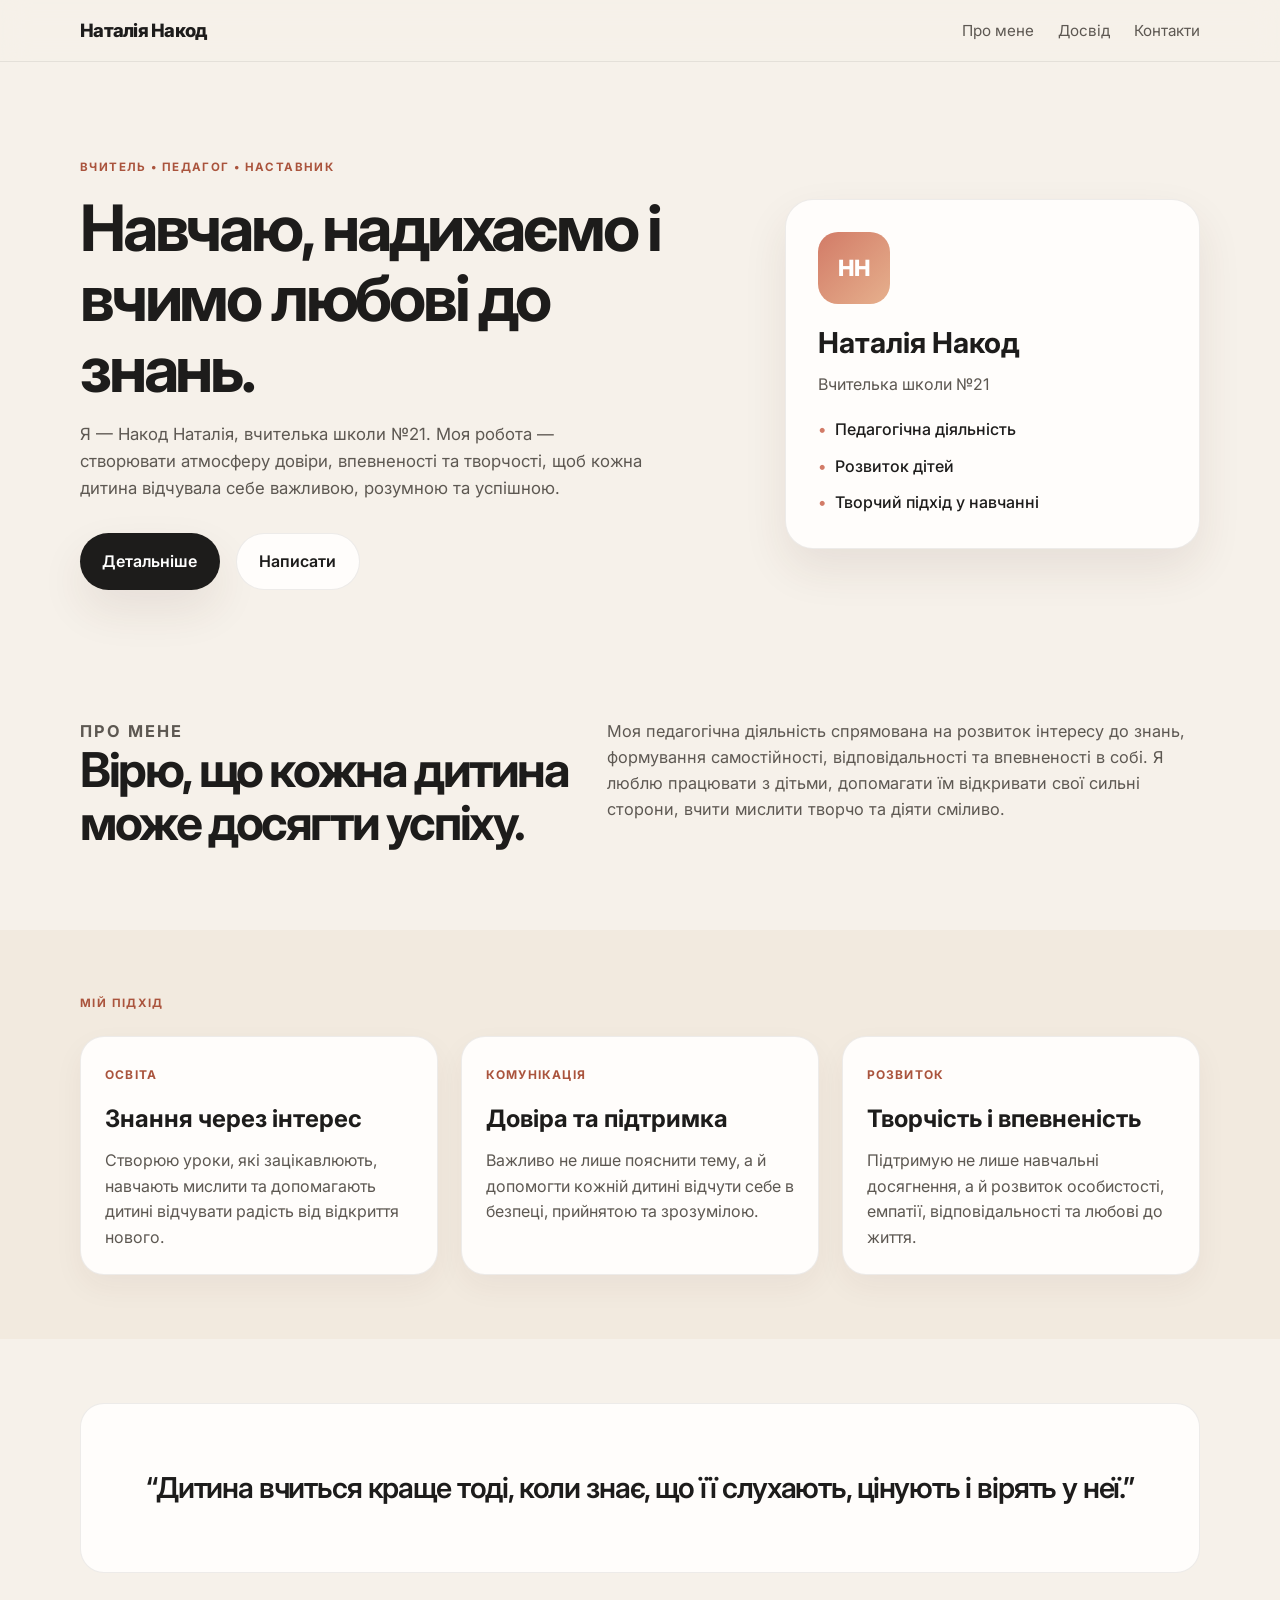
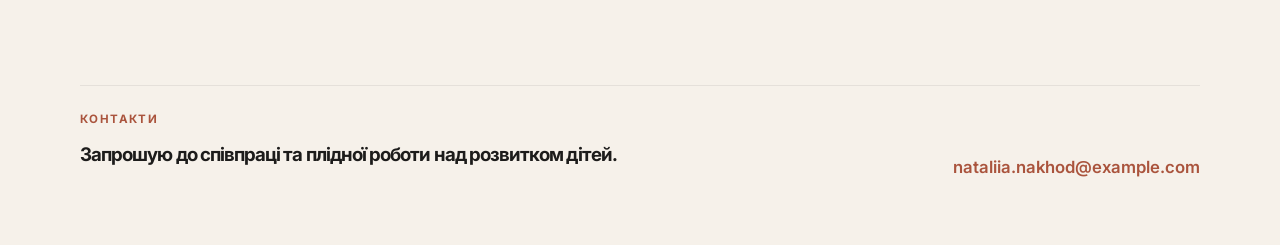
==== index.html @ 7fbe7ee8 "Додала сторінку про себе" ====
<!DOCTYPE html>
<html lang="uk">
  <head>
    <meta charset="UTF-8" />
    <meta name="viewport" content="width=device-width, initial-scale=1.0" />
    <title>Накод Наталія | Вчитель школи №21</title>
    <meta
      name="description"
      content="Особиста сторінка Накод Наталії — вчителя школи №21."
    />
    <link rel="preconnect" href="https://fonts.googleapis.com" />
    <link rel="preconnect" href="https://fonts.gstatic.com" crossorigin />
    <link
      href="https://fonts.googleapis.com/css2?family=Inter:wght@400;500;600;700;800&display=swap"
      rel="stylesheet"
    />
    <link rel="stylesheet" href="styles.css" />
  </head>
  <body>
    <header class="site-header">
      <div class="container nav">
        <div class="brand">Наталія Накод</div>
        <nav class="nav-links" aria-label="Головна навігація">
          <a href="#about">Про мене</a>
          <a href="#experience">Досвід</a>
          <a href="#contact">Контакти</a>
        </nav>
      </div>
    </header>

    <main>
      <section class="hero">
        <div class="container hero-inner">
          <div class="hero-copy">
            <p class="eyebrow">Вчитель • Педагог • Наставник</p>
            <h1>Навчаю, надихаємо і вчимо любові до знань.</h1>
            <p class="intro">
              Я — Накод Наталія, вчителька школи №21. Моя робота — створювати
              атмосферу довіри, впевненості та творчості, щоб кожна дитина
              відчувала себе важливою, розумною та успішною.
            </p>
            <div class="cta-group">
              <a class="button primary" href="#experience">Детальніше</a>
              <a class="button secondary" href="#contact">Написати</a>
            </div>
          </div>

          <div class="hero-card" aria-label="Профіль вчителя">
            <div class="profile-badge">НН</div>
            <h2>Наталія Накод</h2>
            <p>Вчителька школи №21</p>
            <ul>
              <li>Педагогічна діяльність</li>
              <li>Розвиток дітей</li>
              <li>Творчий підхід у навчанні</li>
            </ul>
          </div>
        </div>
      </section>

      <section id="about" class="section">
        <div class="container two-col">
          <div>
            <p class="section-tag">Про мене</p>
            <h2>Вірю, що кожна дитина може досягти успіху.</h2>
          </div>
          <div>
            <p>
              Моя педагогічна діяльність спрямована на розвиток інтересу до знань,
              формування самостійності, відповідальності та впевненості в собі.
              Я люблю працювати з дітьми, допомагати їм відкривати свої сильні
              сторони, вчити мислити творчо та діяти сміливо.
            </p>
          </div>
        </div>
      </section>

      <section id="experience" class="section alt">
        <div class="container">
          <p class="section-tag">Мій підхід</p>
          <div class="card-grid">
            <article class="project-card">
              <span class="project-type">Освіта</span>
              <h3>Знання через інтерес</h3>
              <p>
                Створюю уроки, які зацікавлюють, навчають мислити та допомагають
                дитині відчувати радість від відкриття нового.
              </p>
            </article>

            <article class="project-card">
              <span class="project-type">Комунікація</span>
              <h3>Довіра та підтримка</h3>
              <p>
                Важливо не лише пояснити тему, а й допомогти кожній дитині
                відчути себе в безпеці, прийнятою та зрозумілою.
              </p>
            </article>

            <article class="project-card">
              <span class="project-type">Розвиток</span>
              <h3>Творчість і впевненість</h3>
              <p>
                Підтримую не лише навчальні досягнення, а й розвиток особистості,
                емпатії, відповідальності та любові до життя.
              </p>
            </article>
          </div>
        </div>
      </section>

      <section class="section">
        <div class="container quote-box">
          <p>
            “Дитина вчиться краще тоді, коли знає, що її слухають, цінують
            і вірять у неї.”
          </p>
        </div>
      </section>
    </main>

    <footer id="contact" class="site-footer">
      <div class="container footer-inner">
        <div>
          <p class="section-tag">Контакти</p>
          <h3>Запрошую до співпраці та плідної роботи над розвитком дітей.</h3>
        </div>
        <a href="mailto:nataliia.nakhod@example.com">nataliia.nakhod@example.com</a>
      </div>
    </footer>
  </body>
</html>
---- styles.css ----
:root {
  --bg: #f6f1ea;
  --panel: #fffdfb;
  --panel-soft: #f2eadf;
  --ink: #1d1c1b;
  --muted: #5d5852;
  --accent: #d27b67;
  --accent-dark: #aa543d;
  --line: rgba(29, 28, 27, 0.08);
  --shadow: 0 20px 45px rgba(75, 42, 31, 0.09);
}

* {
  box-sizing: border-box;
}

html {
  scroll-behavior: smooth;
}

body {
  margin: 0;
  font-family: "Inter", sans-serif;
  background: var(--bg);
  color: var(--ink);
  line-height: 1.6;
}

a {
  color: inherit;
  text-decoration: none;
}

.container {
  width: min(1120px, calc(100% - 2rem));
  margin: 0 auto;
}

.site-header {
  position: sticky;
  top: 0;
  z-index: 10;
  backdrop-filter: blur(14px);
  background: rgba(246, 241, 234, 0.82);
  border-bottom: 1px solid var(--line);
}

.nav {
  display: flex;
  align-items: center;
  justify-content: space-between;
  padding: 1rem 0;
}

.brand {
  font-weight: 800;
  letter-spacing: -0.04em;
  font-size: 1.15rem;
}

.nav-links {
  display: flex;
  gap: 1.5rem;
  color: var(--muted);
  font-size: 0.95rem;
}

.hero {
  padding: 6rem 0 4rem;
}

.hero-inner {
  display: grid;
  grid-template-columns: 1.6fr 1fr;
  align-items: center;
  gap: 2.5rem;
}

.eyebrow,
.section-tag {
  text-transform: uppercase;
  letter-spacing: 0.12em;
  font-size: 0.72rem;
  color: var(--accent-dark);
  font-weight: 700;
  margin: 0 0 1rem;
}

.hero-copy h1,
.two-col h2,
.site-footer h3 {
  line-height: 1.1;
  letter-spacing: -0.05em;
  margin: 0 0 1rem;
}

.hero-copy h1 {
  font-size: clamp(2.7rem, 5vw, 5rem);
  max-width: 640px;
}

.intro {
  max-width: 570px;
  font-size: 1.05rem;
  color: var(--muted);
  margin-bottom: 2rem;
}

.cta-group {
  display: flex;
  flex-wrap: wrap;
  gap: 1rem;
}

.button {
  display: inline-flex;
  align-items: center;
  justify-content: center;
  padding: 0.9rem 1.4rem;
  border-radius: 999px;
  font-weight: 600;
  transition: transform 0.2s ease, box-shadow 0.2s ease;
}

.button:hover {
  transform: translateY(-1px);
}

.button.primary {
  background: var(--ink);
  color: #fff;
  box-shadow: var(--shadow);
}

.button.secondary {
  background: var(--panel);
  border: 1px solid var(--line);
}

.hero-card {
  background: var(--panel);
  border: 1px solid var(--line);
  border-radius: 28px;
  padding: 2rem;
  box-shadow: var(--shadow);
}

.profile-badge {
  width: 72px;
  height: 72px;
  display: grid;
  place-items: center;
  border-radius: 20px;
  background: linear-gradient(135deg, var(--accent), #e6b08d);
  color: white;
  font-weight: 800;
  font-size: 1.4rem;
  margin-bottom: 1rem;
}

.hero-card h2 {
  margin: 0 0 0.35rem;
  font-size: 1.8rem;
}

.hero-card p {
  color: var(--muted);
  margin: 0 0 1.2rem;
}

.hero-card ul {
  list-style: none;
  padding: 0;
  margin: 0;
  display: grid;
  gap: 0.7rem;
  color: var(--ink);
  font-weight: 500;
}

.hero-card li::before {
  content: "•";
  color: var(--accent);
  margin-right: 0.6rem;
}

.section {
  padding: 4rem 0;
}

.alt {
  background: var(--panel-soft);
}

.two-col {
  display: grid;
  grid-template-columns: 1fr 1.2fr;
  gap: 2rem;
}

.two-col h2 {
  font-size: clamp(2rem, 4vw, 3rem);
}

.two-col p {
  margin: 0;
  color: var(--muted);
  font-size: 1.02rem;
}

.card-grid {
  display: grid;
  grid-template-columns: repeat(3, minmax(0, 1fr));
  gap: 1.4rem;
  margin-top: 1.5rem;
}

.project-card {
  background: var(--panel);
  border: 1px solid var(--line);
  border-radius: 24px;
  padding: 1.5rem;
  box-shadow: 0 12px 30px rgba(71, 42, 31, 0.05);
}

.project-type {
  display: inline-block;
  margin-bottom: 1rem;
  color: var(--accent-dark);
  font-size: 0.75rem;
  text-transform: uppercase;
  letter-spacing: 0.1em;
  font-weight: 700;
}

.project-card h3 {
  margin: 0 0 0.6rem;
  font-size: 1.5rem;
}

.project-card p {
  margin: 0;
  color: var(--muted);
}

.quote-box {
  background: var(--panel);
  border: 1px solid var(--line);
  border-radius: 24px;
  padding: 2rem;
  text-align: center;
  font-size: clamp(1.2rem, 2.3vw, 1.8rem);
  letter-spacing: -0.04em;
  font-weight: 600;
}

.site-footer {
  padding: 3rem 0 4rem;
}

.footer-inner {
  display: flex;
  justify-content: space-between;
  align-items: end;
  gap: 1rem;
  border-top: 1px solid var(--line);
  padding-top: 1.5rem;
}

.footer-inner a {
  font-size: 1.05rem;
  font-weight: 600;
  color: var(--accent-dark);
}

@media (max-width: 800px) {
  .hero-inner,
  .two-col,
  .card-grid,
  .footer-inner {
    display: grid;
    grid-template-columns: 1fr;
  }

  .hero {
    padding-top: 4rem;
  }

  .nav {
    flex-direction: column;
    gap: 0.8rem;
  }

  .nav-links {
    gap: 1rem;
  }

  .hero-copy h1 {
    max-width: 100%;
  }
}
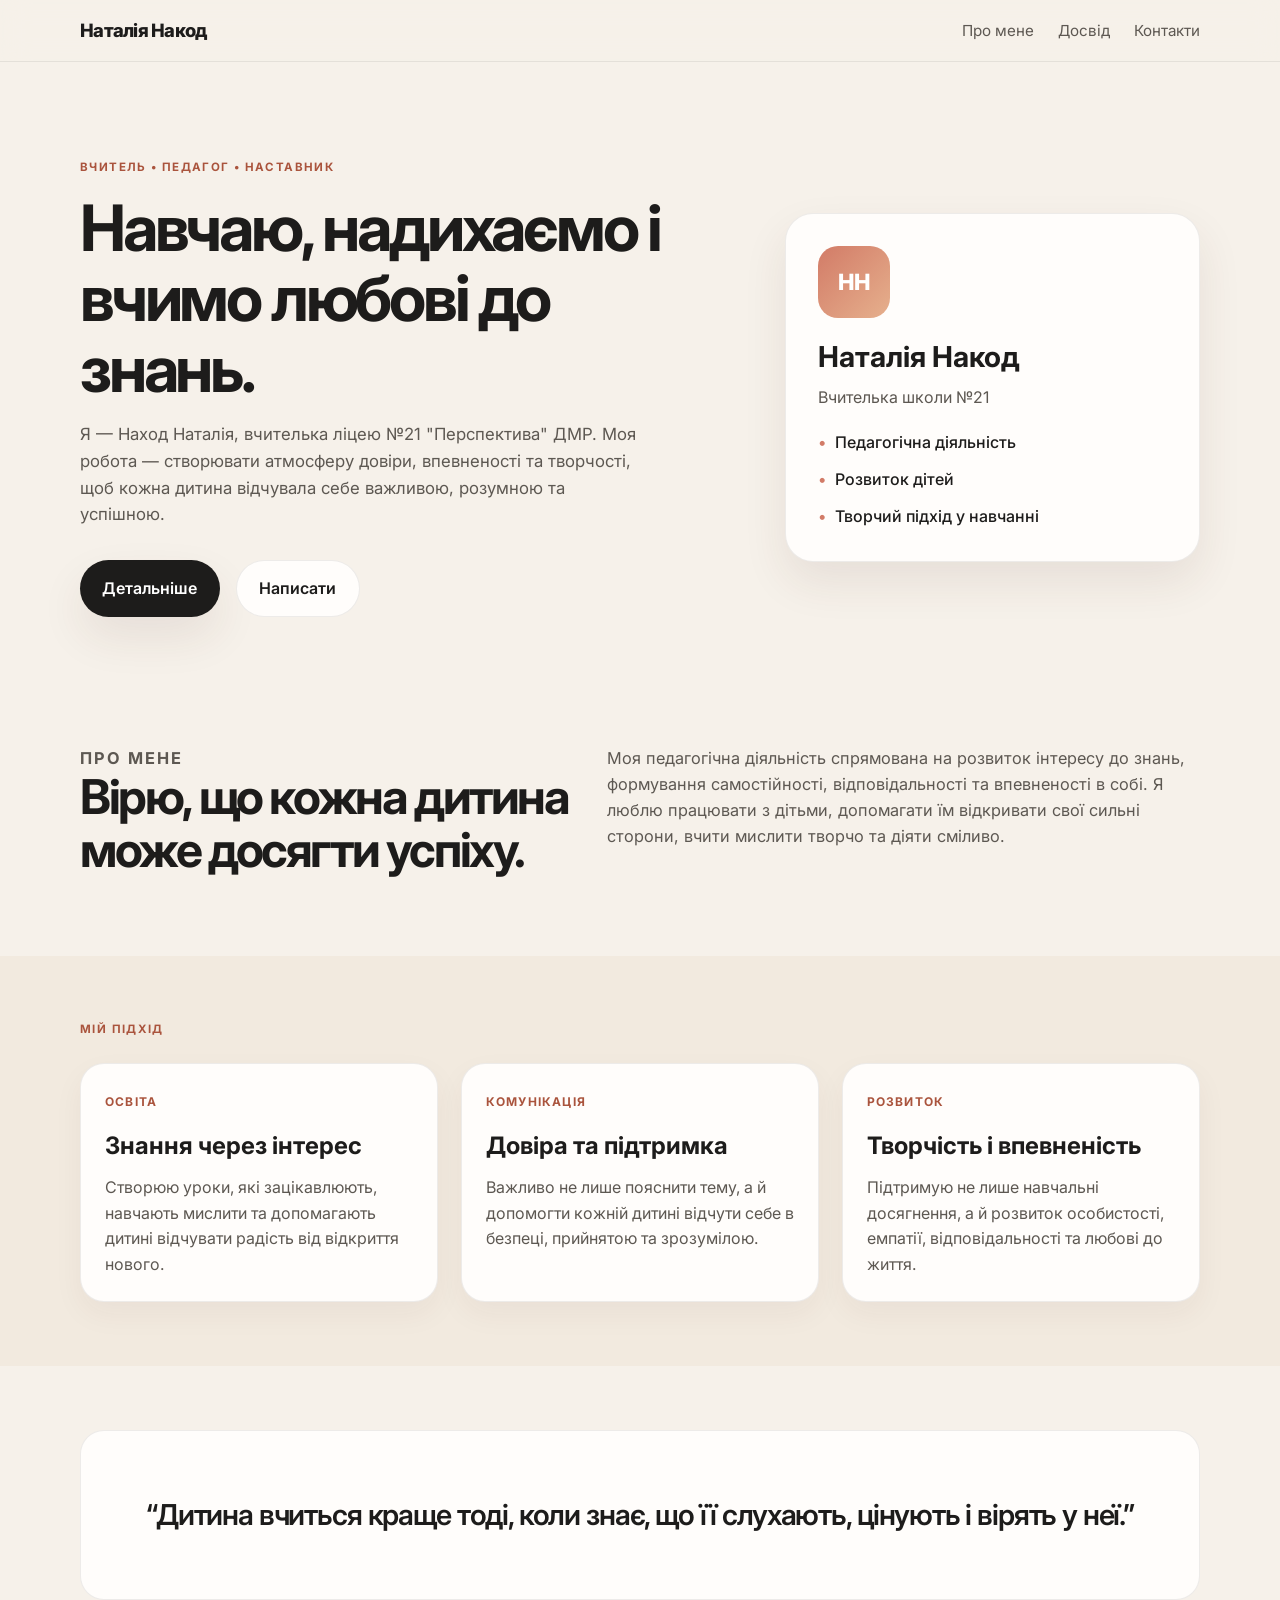
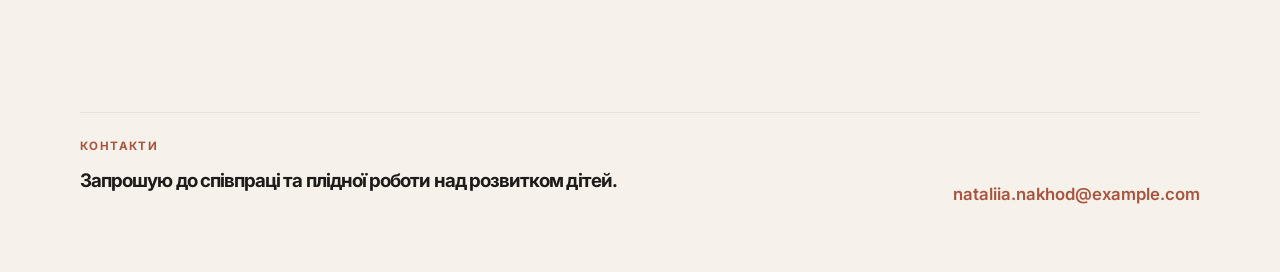
==== commit fa70706c: "Відредагували місце роботи" ====
--- a/index.html
+++ b/index.html
@@ -35,7 +35,7 @@
             <p class="eyebrow">Вчитель • Педагог • Наставник</p>
             <h1>Навчаю, надихаємо і вчимо любові до знань.</h1>
             <p class="intro">
-              Я — Накод Наталія, вчителька школи №21. Моя робота — створювати
+              Я — Наход Наталія, вчителька ліцею №21 "Перспектива" ДМР. Моя робота — створювати
               атмосферу довіри, впевненості та творчості, щоб кожна дитина
               відчувала себе важливою, розумною та успішною.
             </p>
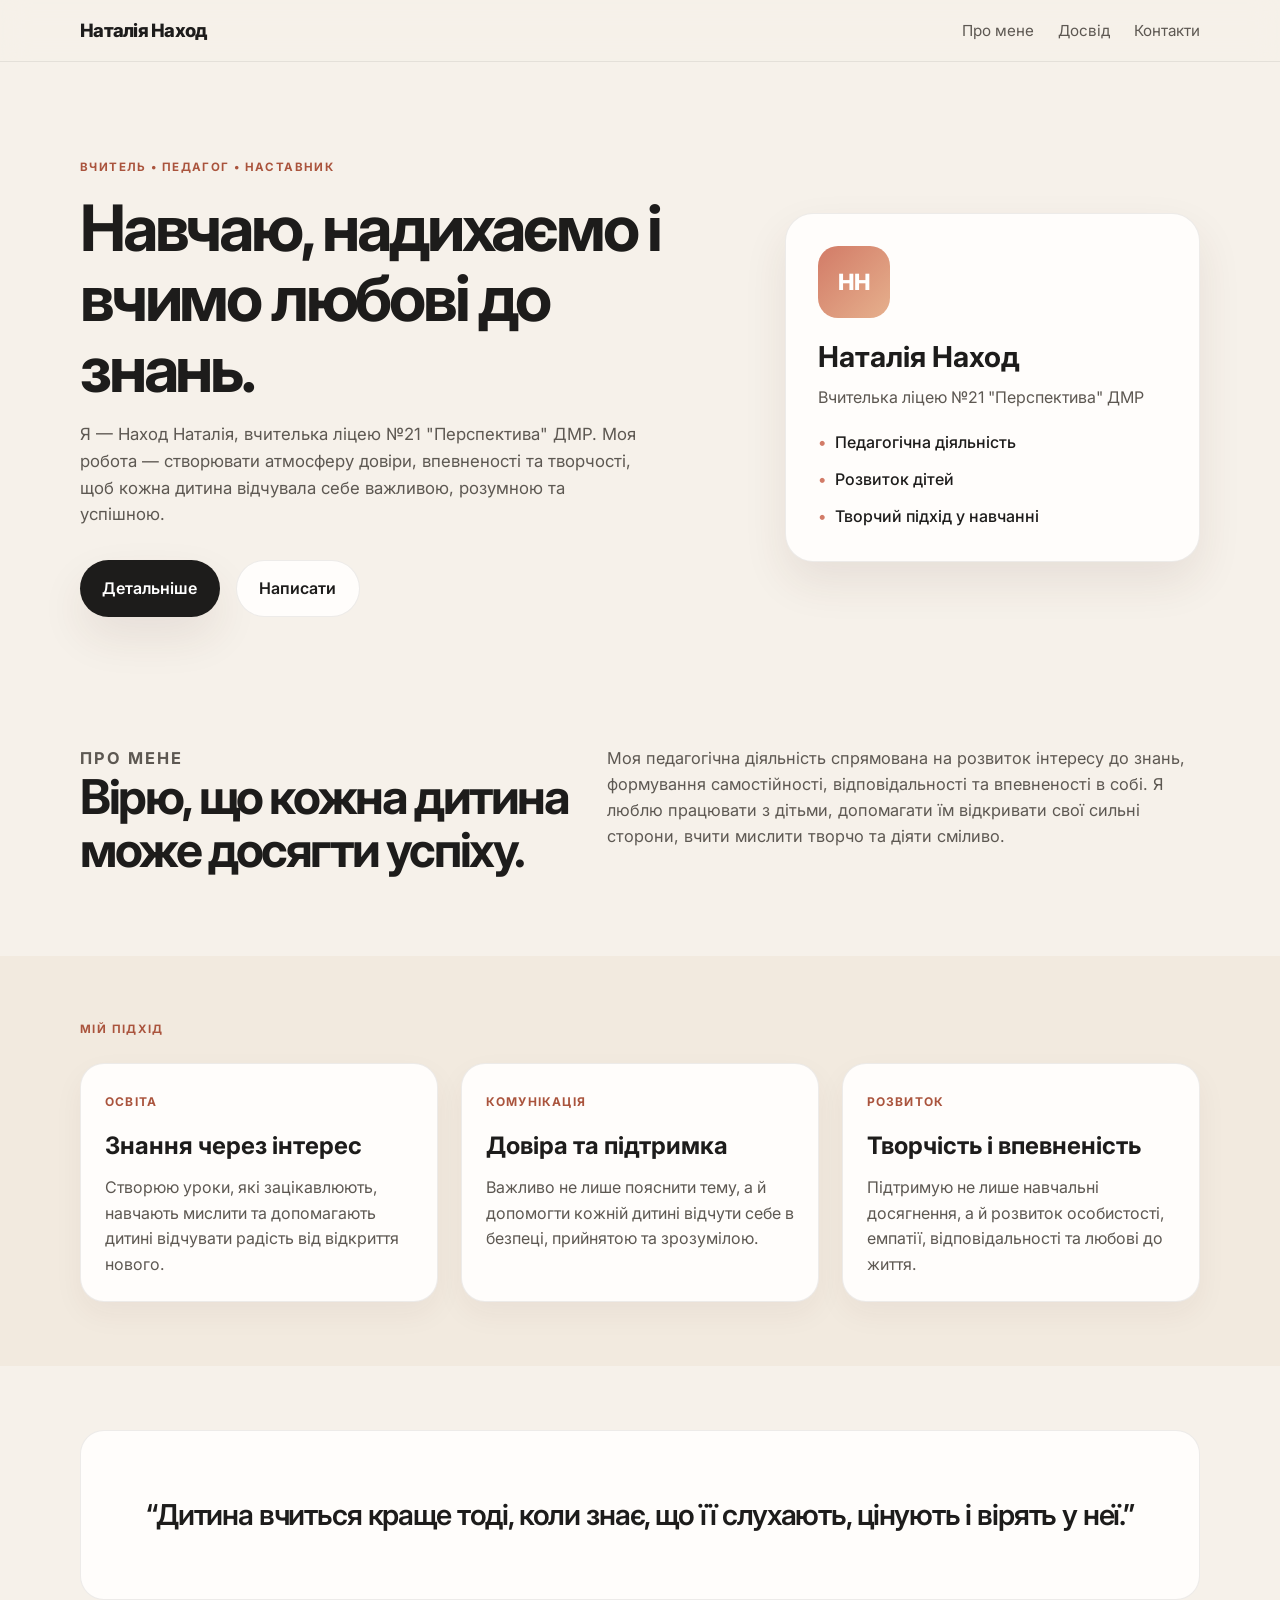
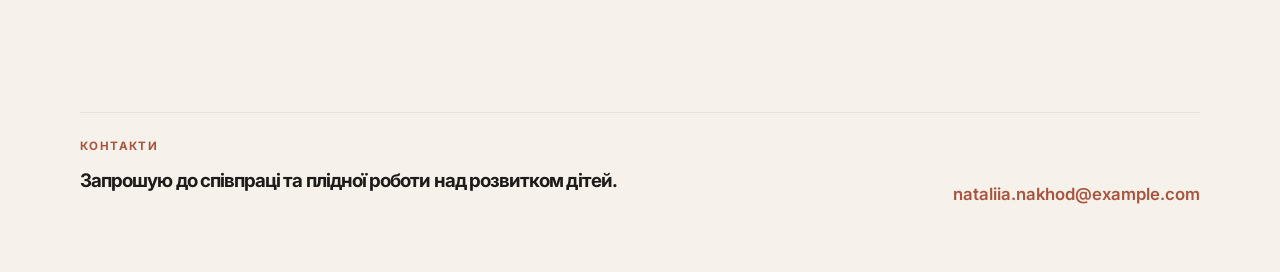
==== commit e153bd89: "Виправили прізвище та місце роботи" ====
--- a/index.html
+++ b/index.html
@@ -3,10 +3,10 @@
   <head>
     <meta charset="UTF-8" />
     <meta name="viewport" content="width=device-width, initial-scale=1.0" />
-    <title>Накод Наталія | Вчитель школи №21</title>
+    <title>Наход Наталія | Вчитель ліцею №21 "Перспектива" ДМР</title>
     <meta
       name="description"
-      content="Особиста сторінка Накод Наталії — вчителя школи №21."
+      content="Особиста сторінка Наход Наталії — вчителя ліцею №21 "Перспектива" ДМР."
     />
     <link rel="preconnect" href="https://fonts.googleapis.com" />
     <link rel="preconnect" href="https://fonts.gstatic.com" crossorigin />
@@ -19,7 +19,7 @@
   <body>
     <header class="site-header">
       <div class="container nav">
-        <div class="brand">Наталія Накод</div>
+        <div class="brand">Наталія Наход</div>
         <nav class="nav-links" aria-label="Головна навігація">
           <a href="#about">Про мене</a>
           <a href="#experience">Досвід</a>
@@ -47,8 +47,8 @@
 
           <div class="hero-card" aria-label="Профіль вчителя">
             <div class="profile-badge">НН</div>
-            <h2>Наталія Накод</h2>
-            <p>Вчителька школи №21</p>
+            <h2>Наталія Наход</h2>
+            <p>Вчителька ліцею №21 "Перспектива" ДМР</p>
             <ul>
               <li>Педагогічна діяльність</li>
               <li>Розвиток дітей</li>
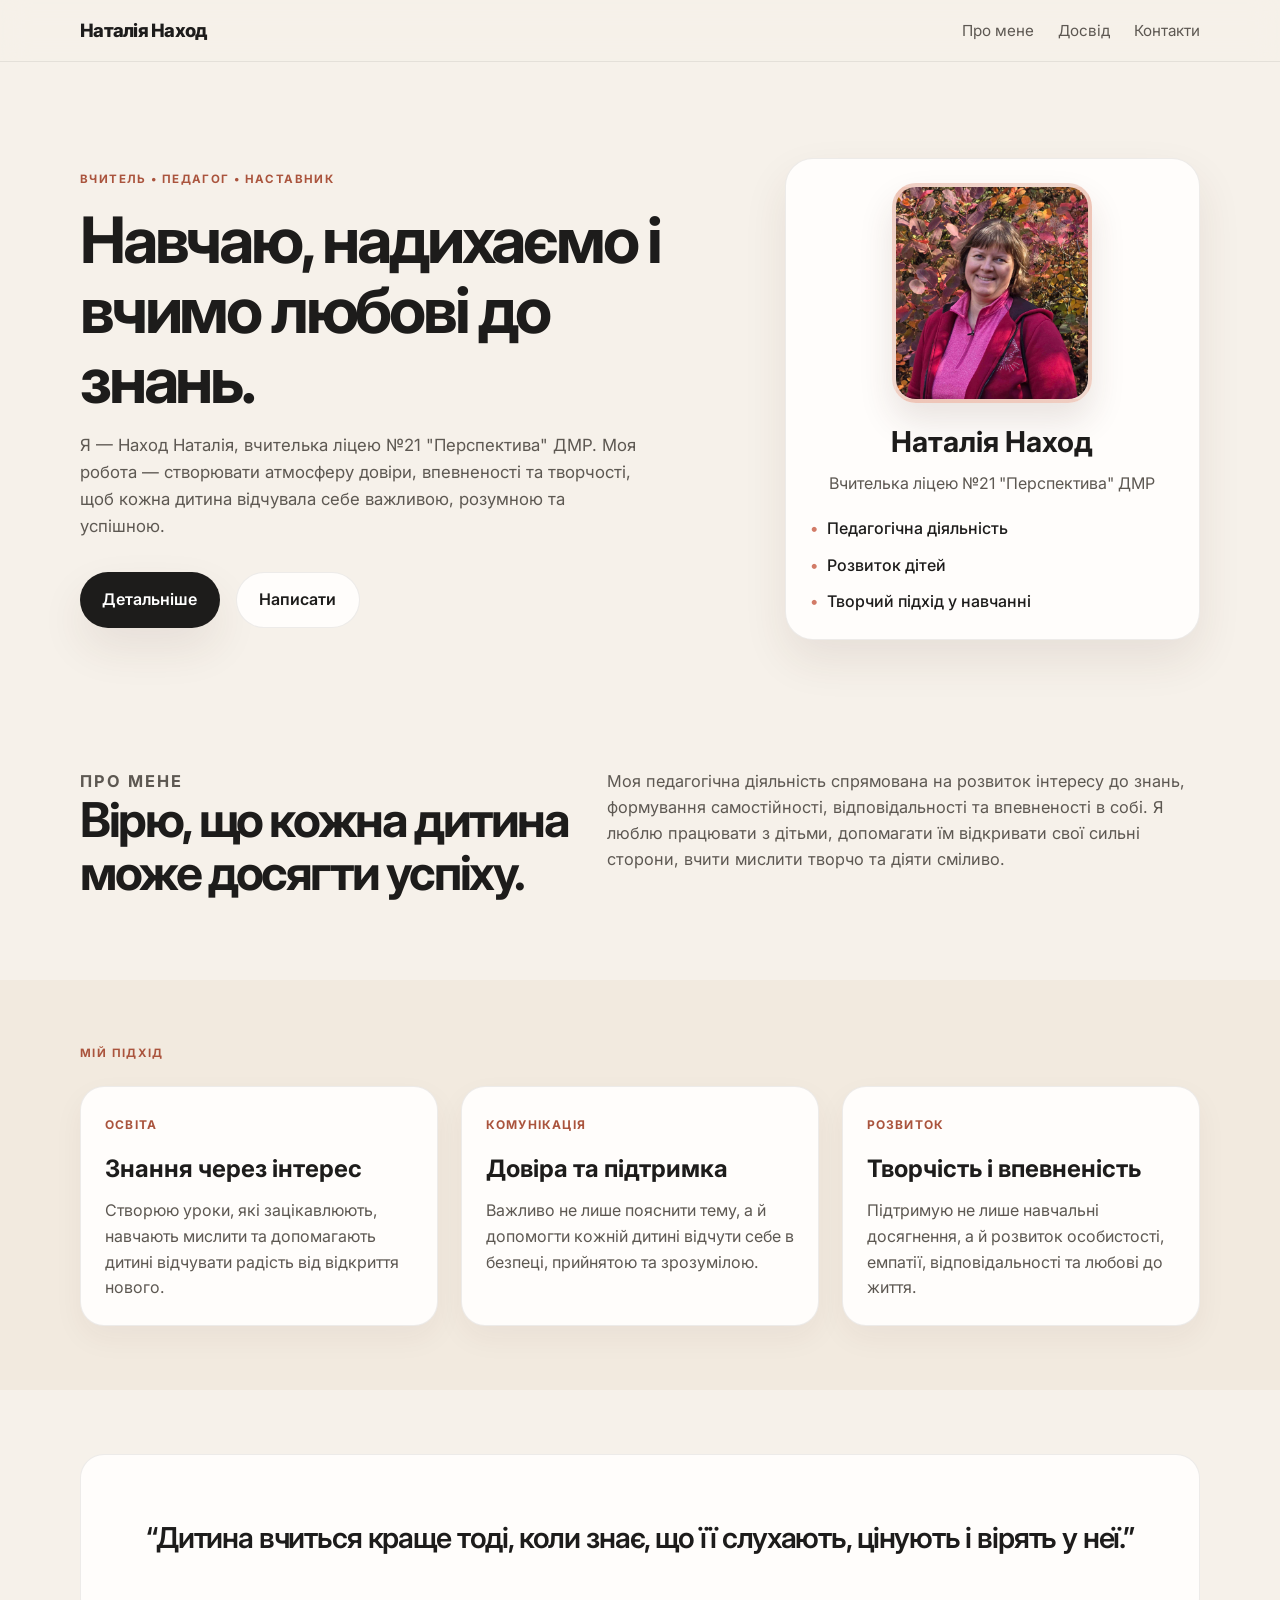
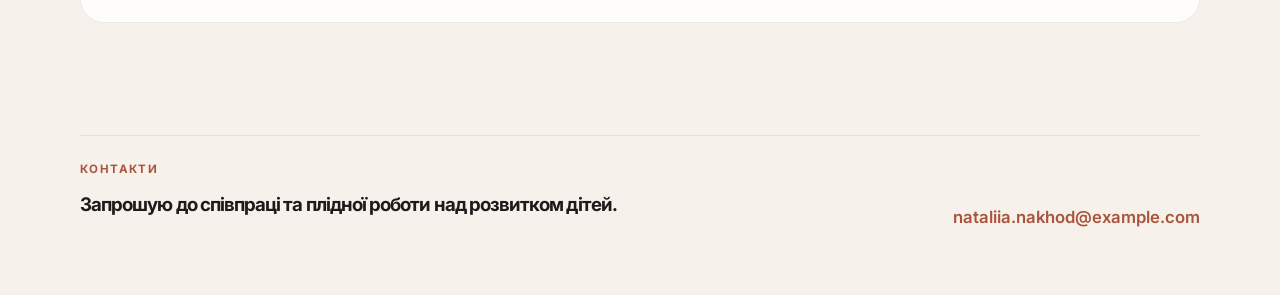
==== commit 06eacfa8: "Додала фотку до портфоліо" ====
--- a/index.html
+++ b/index.html
@@ -46,7 +46,9 @@
           </div>
 
           <div class="hero-card" aria-label="Профіль вчителя">
-            <div class="profile-badge">НН</div>
+            <div class="photo-frame">
+              <img src="portrait.jpg" alt="Наталія Наход" />
+            </div>
             <h2>Наталія Наход</h2>
             <p>Вчителька ліцею №21 "Перспектива" ДМР</p>
             <ul>
--- a/styles.css
+++ b/styles.css
@@ -141,21 +141,27 @@
   background: var(--panel);
   border: 1px solid var(--line);
   border-radius: 28px;
-  padding: 2rem;
+  padding: 1.5rem;
   box-shadow: var(--shadow);
-}
-
-.profile-badge {
-  width: 72px;
-  height: 72px;
-  display: grid;
-  place-items: center;
-  border-radius: 20px;
-  background: linear-gradient(135deg, var(--accent), #e6b08d);
-  color: white;
-  font-weight: 800;
-  font-size: 1.4rem;
-  margin-bottom: 1rem;
+  text-align: center;
+}
+
+.photo-frame {
+  width: 200px;
+  height: 220px;
+  overflow: hidden;
+  border-radius: 24px;
+  margin: 0 auto 1rem;
+  border: 4px solid rgba(210, 123, 103, 0.18);
+  box-shadow: 0 18px 35px rgba(75, 42, 31, 0.12);
+  background: linear-gradient(135deg, #f4d4c8, #f7eee8);
+}
+
+.photo-frame img {
+  width: 100%;
+  height: 100%;
+  object-fit: cover;
+  display: block;
 }
 
 .hero-card h2 {
@@ -176,6 +182,7 @@
   gap: 0.7rem;
   color: var(--ink);
   font-weight: 500;
+  text-align: left;
 }
 
 .hero-card li::before {
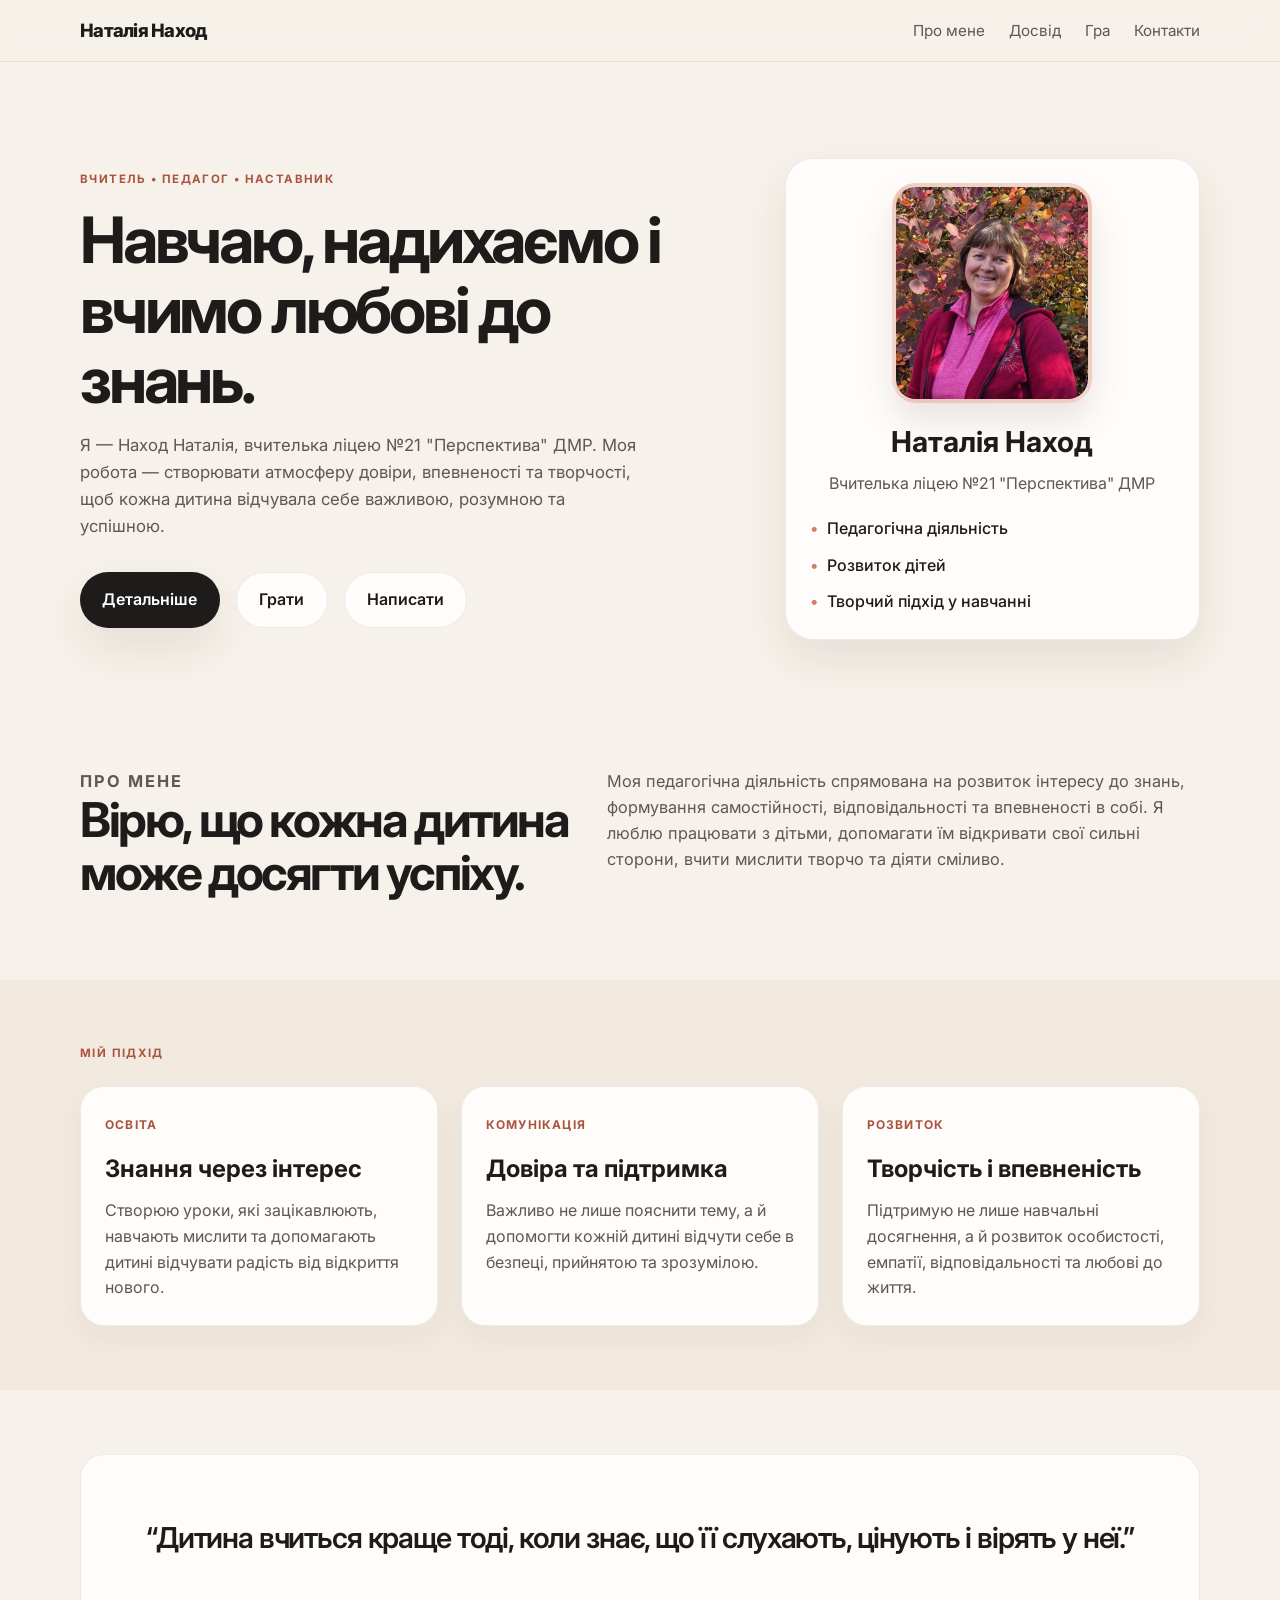
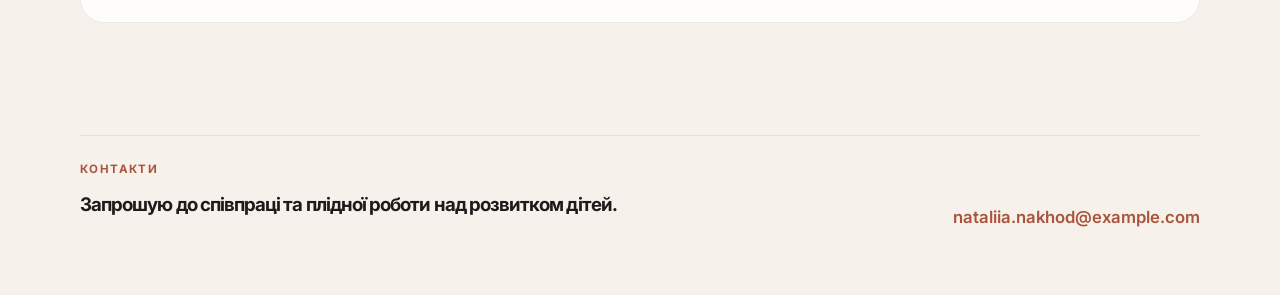
==== commit 30e69765: "Додаємо гру" ====
--- a/index.html
+++ b/index.html
@@ -3,7 +3,7 @@
   <head>
     <meta charset="UTF-8" />
     <meta name="viewport" content="width=device-width, initial-scale=1.0" />
-    <title>Наход Наталія | Вчитель ліцею №21 "Перспектива" ДМР</title>
+    <title>Наход Наталія | Вчителька ліцею №21 "Перспектива" ДМР</title>
     <meta
       name="description"
       content="Особиста сторінка Наход Наталії — вчителя ліцею №21 "Перспектива" ДМР."
@@ -23,6 +23,7 @@
         <nav class="nav-links" aria-label="Головна навігація">
           <a href="#about">Про мене</a>
           <a href="#experience">Досвід</a>
+          <a href="game.html">Гра</a>
           <a href="#contact">Контакти</a>
         </nav>
       </div>
@@ -41,6 +42,7 @@
             </p>
             <div class="cta-group">
               <a class="button primary" href="#experience">Детальніше</a>
+              <a class="button secondary" href="game.html">Грати</a>
               <a class="button secondary" href="#contact">Написати</a>
             </div>
           </div>
@@ -119,6 +121,7 @@
           </p>
         </div>
       </section>
+
     </main>
 
     <footer id="contact" class="site-footer">
@@ -130,5 +133,6 @@
         <a href="mailto:nataliia.nakhod@example.com">nataliia.nakhod@example.com</a>
       </div>
     </footer>
+
   </body>
 </html>
--- a/styles.css
+++ b/styles.css
@@ -261,6 +261,88 @@
   font-weight: 600;
 }
 
+.game-section {
+  padding-top: 2rem;
+}
+
+.game-wrap {
+  display: grid;
+  grid-template-columns: 1fr 1.1fr;
+  gap: 2rem;
+  align-items: center;
+}
+
+.game-copy h2 {
+  margin: 0 0 0.8rem;
+  font-size: clamp(2rem, 4vw, 3rem);
+  letter-spacing: -0.05em;
+}
+
+.game-copy p {
+  margin: 0;
+  color: var(--muted);
+}
+
+.game-box {
+  background: var(--panel);
+  border: 1px solid var(--line);
+  border-radius: 24px;
+  padding: 2rem;
+  box-shadow: var(--shadow);
+}
+
+.game-status {
+  margin-bottom: 1rem;
+  font-weight: 700;
+  color: var(--accent-dark);
+  min-height: 28px;
+}
+
+.game-controls {
+  display: flex;
+  gap: 0.8rem;
+  margin-bottom: 1rem;
+}
+
+.game-controls input {
+  flex: 1;
+  padding: 0.9rem 1rem;
+  border: 1px solid var(--line);
+  border-radius: 12px;
+  font-size: 1rem;
+  font-family: inherit;
+}
+
+.game-controls button,
+.button.small {
+  border: none;
+  border-radius: 12px;
+  background: var(--ink);
+  color: #fff;
+  font-family: inherit;
+  font-weight: 600;
+  cursor: pointer;
+  transition: opacity 0.2s ease, transform 0.2s ease;
+}
+
+.game-controls button {
+  padding: 0.9rem 1.2rem;
+}
+
+.button.small {
+  padding: 0.8rem 1rem;
+}
+
+.game-controls button:hover,
+.button.small:hover {
+  transform: translateY(-1px);
+}
+
+.game-controls button:disabled {
+  opacity: 0.55;
+  cursor: not-allowed;
+}
+
 .site-footer {
   padding: 3rem 0 4rem;
 }
@@ -284,6 +366,7 @@
   .hero-inner,
   .two-col,
   .card-grid,
+  .game-wrap,
   .footer-inner {
     display: grid;
     grid-template-columns: 1fr;
@@ -305,4 +388,8 @@
   .hero-copy h1 {
     max-width: 100%;
   }
-}
+
+  .game-controls {
+    flex-direction: column;
+  }
+}
